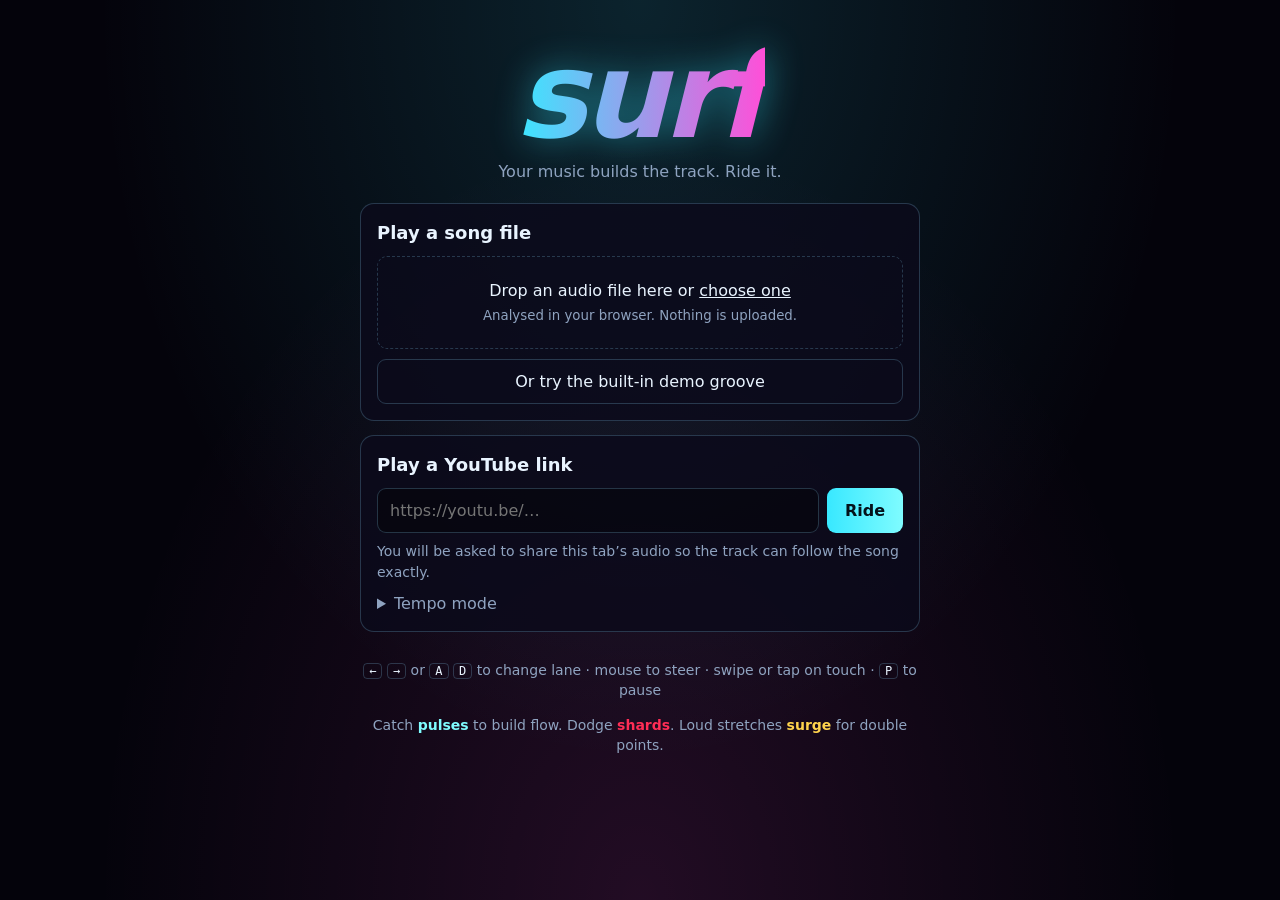
==== games/surf/index.html @ e258f874 "Add surf: music-driven track racer at /surf/; Bombadil testing games/surf/ is an original browser ga" ====
<!doctype html>
<html lang="en">
<head>
  <meta charset="utf-8">
  <meta name="viewport" content="width=device-width, initial-scale=1, viewport-fit=cover">
  <title>surf</title>
  <meta name="description" content="Ride a neon track built from your music. Local audio files or YouTube links.">
  <link rel="stylesheet" href="style.css">
  <script type="importmap">
    { "imports": { "three": "https://cdn.jsdelivr.net/npm/three@0.170.0/build/three.module.min.js" } }
  </script>
  <script type="module" src="js/main.js"></script>
</head>
<body data-state="boot">
  <canvas id="game" aria-label="Game view"></canvas>
  <div id="flash"></div>

  <main id="menu" class="panel">
    <h1 class="logo">surf</h1>
    <p class="tag">Your music builds the track. Ride it.</p>

    <section class="card">
      <h2>Play a song file</h2>
      <label id="drop" class="drop">
        <input id="file" type="file" accept="audio/*,.mp3,.ogg,.wav,.flac,.m4a,.opus">
        <span>Drop an audio file here or <u>choose one</u></span>
        <small>Analysed in your browser. Nothing is uploaded.</small>
      </label>
      <button id="demo" type="button" class="ghost">Or try the built-in demo groove</button>
    </section>

    <section class="card">
      <h2>Play a YouTube link</h2>
      <form id="yt-form">
        <input id="yt-url" type="url" inputmode="url" placeholder="https://youtu.be/…" autocomplete="off" required>
        <button id="yt-go" type="submit">Ride</button>
      </form>
      <p id="capture-note" class="note"></p>
      <details>
        <summary>Tempo mode</summary>
        <p class="note">Used when tab audio can’t be shared: the track follows a fixed tempo instead of the song.</p>
        <div class="row">
          <label>BPM <input id="bpm" type="number" min="40" max="240" value="120"></label>
          <button id="tap" type="button" class="ghost">Tap the beat</button>
          <label class="check"><input id="force-tempo" type="checkbox"> Always use tempo mode</label>
        </div>
      </details>
    </section>

    <section class="help">
      <p><kbd>←</kbd> <kbd>→</kbd> or <kbd>A</kbd> <kbd>D</kbd> to change lane · mouse to steer · swipe or tap on touch · <kbd>P</kbd> to pause</p>
      <p>Catch <b class="c-pulse">pulses</b> to build flow. Dodge <b class="c-shard">shards</b>. Loud stretches <b class="c-surge">surge</b> for double points.</p>
    </section>
  </main>

  <div id="loading" class="panel center">
    <div class="spinner"></div>
    <p id="status-text">Loading…</p>
  </div>

  <div id="hud">
    <div class="hud-left">
      <div id="song-title"></div>
      <div id="mode" class="badge"></div>
    </div>
    <div class="hud-right">
      <div class="score-label">score</div>
      <div id="score">0</div>
      <div class="flow-row"><span>flow</span> <b id="flow">0</b> <span id="mult">×1</span></div>
    </div>
    <div id="surge" hidden>SURGE ×2</div>
    <button id="pause-btn" type="button" aria-label="Pause">❚❚</button>
    <div id="progress"><div id="progress-bar"></div></div>
    <div id="countdown"></div>
  </div>

  <div id="paused" class="panel center">
    <h2>Paused</h2>
    <button id="resume" type="button">Resume</button>
    <button id="quit" type="button" class="ghost">Quit to menu</button>
  </div>

  <div id="results" class="panel center">
    <p id="r-title" class="muted"></p>
    <div id="r-score" class="big"></div>
    <p id="r-best" class="best"></p>
    <dl>
      <dt>Accuracy</dt><dd id="r-acc"></dd>
      <dt>Pulses</dt><dd id="r-pulses"></dd>
      <dt>Best flow</dt><dd id="r-flow"></dd>
      <dt>Shards hit</dt><dd id="r-shards"></dd>
    </dl>
    <button id="again" type="button">Back to menu</button>
  </div>

  <div id="yt" hidden><div id="yt-player"></div><span class="yt-note">Video runs ahead of the sound</span></div>
  <button id="tap-start" type="button" hidden>Tap to start the music</button>
  <div id="toast" role="status" hidden></div>
</body>
</html>
---- games/surf/style.css ----
:root {
  --bg: #05040c;
  --panel: rgba(12, 10, 28, 0.82);
  --line: rgba(140, 220, 255, 0.22);
  --text: #e9f4ff;
  --muted: #8fa3c0;
  --cyan: #38e8ff;
  --pink: #ff4fd8;
  --gold: #ffd34d;
  --red: #ff2d55;
  color-scheme: dark;
}

* { box-sizing: border-box; }
html, body { margin: 0; height: 100%; overflow: hidden; }
body {
  background: var(--bg);
  color: var(--text);
  font: 16px/1.45 system-ui, -apple-system, "Segoe UI", sans-serif;
  -webkit-tap-highlight-color: transparent;
}

#game { position: fixed; inset: 0; width: 100%; height: 100%; display: block; touch-action: none; }

/* Panels show only in their state. */
.panel, #hud { display: none; }
body[data-state="menu"] #menu,
body[data-state="loading"] #loading,
body[data-state="paused"] #paused,
body[data-state="results"] #results { display: flex; }
body[data-state="ride"] #hud,
body[data-state="countdown"] #hud,
body[data-state="paused"] #hud { display: block; }

.panel {
  position: fixed; inset: 0; z-index: 10;
  flex-direction: column; align-items: center;
  overflow-y: auto; padding: 24px 16px 40px;
  background: radial-gradient(ellipse at 50% 0%, rgba(56, 232, 255, 0.14), transparent 60%),
              radial-gradient(ellipse at 50% 100%, rgba(255, 79, 216, 0.12), transparent 60%),
              rgba(5, 4, 12, 0.88);
}
.panel.center { justify-content: center; gap: 12px; }

.logo {
  font-size: clamp(56px, 14vw, 120px); line-height: 1; margin: 12px 0 0;
  font-weight: 900; letter-spacing: -0.04em; font-style: italic;
  background: linear-gradient(90deg, var(--cyan), var(--pink));
  -webkit-background-clip: text; background-clip: text; color: transparent;
  filter: drop-shadow(0 0 18px rgba(56, 232, 255, 0.45));
}
.tag { color: var(--muted); margin: 4px 0 20px; }

.card {
  width: 100%; max-width: 560px; margin: 0 0 14px; padding: 16px;
  background: var(--panel); border: 1px solid var(--line); border-radius: 14px;
}
.card h2 { margin: 0 0 10px; font-size: 18px; }

.drop {
  display: flex; flex-direction: column; align-items: center; gap: 4px;
  padding: 22px 12px; border: 1.5px dashed var(--line); border-radius: 10px;
  cursor: pointer; text-align: center; transition: border-color 0.15s, background 0.15s;
}
.drop:hover, .drop.over { border-color: var(--cyan); background: rgba(56, 232, 255, 0.06); }
.drop input { position: absolute; width: 1px; height: 1px; opacity: 0; }
.drop small { color: var(--muted); }

form { display: flex; gap: 8px; }
input[type="url"], input[type="number"] {
  flex: 1; min-width: 0; padding: 10px 12px; border-radius: 9px;
  border: 1px solid var(--line); background: rgba(0, 0, 0, 0.35); color: var(--text); font: inherit;
}
input[type="number"] { width: 5.5em; flex: none; }
input:focus-visible, button:focus-visible, summary:focus-visible { outline: 2px solid var(--cyan); outline-offset: 2px; }

button {
  padding: 10px 18px; border-radius: 9px; border: 0; cursor: pointer; font: inherit; font-weight: 700;
  color: #04121a; background: linear-gradient(90deg, var(--cyan), #7ffcff);
}
button.ghost { background: transparent; color: var(--text); border: 1px solid var(--line); font-weight: 500; }
button.ghost:hover { border-color: var(--cyan); }
#demo { margin-top: 10px; width: 100%; }

.note { color: var(--muted); font-size: 14px; margin: 8px 0 0; }
details { margin-top: 10px; }
summary { cursor: pointer; color: var(--muted); }
.row { display: flex; flex-wrap: wrap; gap: 10px; align-items: center; margin-top: 8px; }
.row label { display: flex; gap: 6px; align-items: center; }
.check { font-size: 14px; color: var(--muted); }

.help { max-width: 560px; color: var(--muted); font-size: 14px; text-align: center; }
kbd { border: 1px solid var(--line); border-radius: 4px; padding: 0 5px; font: 12px ui-monospace, monospace; color: var(--text); }
.c-pulse { color: #7ffcff; } .c-shard { color: var(--red); } .c-surge { color: var(--gold); }

.spinner {
  width: 44px; height: 44px; border-radius: 50%;
  border: 3px solid var(--line); border-top-color: var(--cyan);
  animation: spin 0.8s linear infinite;
}
@keyframes spin { to { transform: rotate(360deg); } }

/* HUD */
#hud { position: fixed; inset: 0; z-index: 5; pointer-events: none; }
.hud-left { position: absolute; top: 14px; left: 16px; max-width: 45vw; }
#song-title { font-weight: 700; white-space: nowrap; overflow: hidden; text-overflow: ellipsis; text-shadow: 0 0 8px #000; }
.badge { display: inline-block; margin-top: 4px; padding: 2px 8px; border-radius: 99px; font-size: 12px;
  border: 1px solid var(--line); color: var(--muted); background: rgba(0, 0, 0, 0.4); }
.hud-right { position: absolute; top: 10px; right: 64px; text-align: right; }
.score-label { font-size: 11px; letter-spacing: 0.2em; color: var(--muted); text-transform: uppercase; }
#score { font-size: clamp(26px, 6vw, 40px); font-weight: 900; font-variant-numeric: tabular-nums; text-shadow: 0 0 12px rgba(56, 232, 255, 0.6); }
.flow-row { font-size: 14px; color: var(--muted); }
.flow-row b { color: var(--text); font-variant-numeric: tabular-nums; }
#mult { color: var(--cyan); font-weight: 700; }
#surge {
  position: absolute; top: 74px; left: 50%; transform: translateX(-50%);
  font-weight: 900; letter-spacing: 0.15em; color: var(--gold);
  text-shadow: 0 0 14px rgba(255, 211, 77, 0.8); animation: pulse 0.6s ease-in-out infinite alternate;
}
@keyframes pulse { from { opacity: 0.6; } to { opacity: 1; } }
#pause-btn {
  position: absolute; top: 12px; right: 12px; pointer-events: auto;
  width: 40px; height: 40px; padding: 0; border-radius: 50%; font-size: 13px;
  background: rgba(0, 0, 0, 0.45); color: var(--text); border: 1px solid var(--line);
}
#progress { position: absolute; left: 0; right: 0; bottom: 0; height: 4px; background: rgba(255, 255, 255, 0.08); }
#progress-bar { height: 100%; width: 0; background: linear-gradient(90deg, var(--cyan), var(--pink)); }
#countdown {
  display: none; position: absolute; top: 40%; left: 50%; transform: translate(-50%, -50%);
  font-size: 96px; font-weight: 900; color: var(--text); text-shadow: 0 0 24px var(--cyan);
}
body[data-state="countdown"] #countdown { display: block; }

#flash { position: fixed; inset: 0; z-index: 4; pointer-events: none; background: var(--red); opacity: 0; }
#flash.on { animation: flash 0.35s ease-out; }
@keyframes flash { from { opacity: 0.35; } to { opacity: 0; } }

/* Results / pause */
#results .big { font-size: clamp(48px, 12vw, 84px); font-weight: 900; text-shadow: 0 0 24px rgba(56, 232, 255, 0.6); }
.muted { color: var(--muted); margin: 0; }
.best { color: var(--gold); margin: 0; font-weight: 700; }
dl { display: grid; grid-template-columns: auto auto; gap: 6px 24px; margin: 8px 0 12px; }
dt { color: var(--muted); } dd { margin: 0; font-weight: 700; text-align: right; font-variant-numeric: tabular-nums; }

/* YouTube player: shown while loading, then in a corner during the ride.
   The YouTube API terms require the player to stay visible (min 200x200). */
#yt { position: fixed; z-index: 20; right: 16px; bottom: 16px; width: 240px; }
#yt[hidden] { display: none; }
#yt-player { width: 240px; height: 200px; border-radius: 8px; overflow: hidden; border: 1px solid var(--line); background: #000; }
#yt-player iframe { width: 100%; height: 100%; display: block; }
.yt-note { display: none; font-size: 11px; color: var(--muted); }
#yt.corner .yt-note { display: block; }
body[data-state="results"] #yt, body[data-state="menu"] #yt { display: none; }

#tap-start {
  position: fixed; z-index: 30; left: 50%; top: 55%; transform: translateX(-50%);
  box-shadow: 0 0 24px rgba(56, 232, 255, 0.6);
}
#tap-start[hidden] { display: none; }

#toast {
  position: fixed; z-index: 40; left: 50%; bottom: 24px; transform: translateX(-50%);
  max-width: min(560px, calc(100vw - 32px)); padding: 10px 14px; border-radius: 10px;
  background: rgba(20, 16, 40, 0.95); border: 1px solid var(--line); font-size: 14px;
}
#toast[hidden] { display: none; }

@media (max-width: 600px) {
  #yt, #yt-player { width: 200px; }
  .hud-right { right: 60px; }
}
@media (prefers-reduced-motion: reduce) {
  #surge { animation: none; }
  #flash.on { animation-duration: 0.01s; }
}
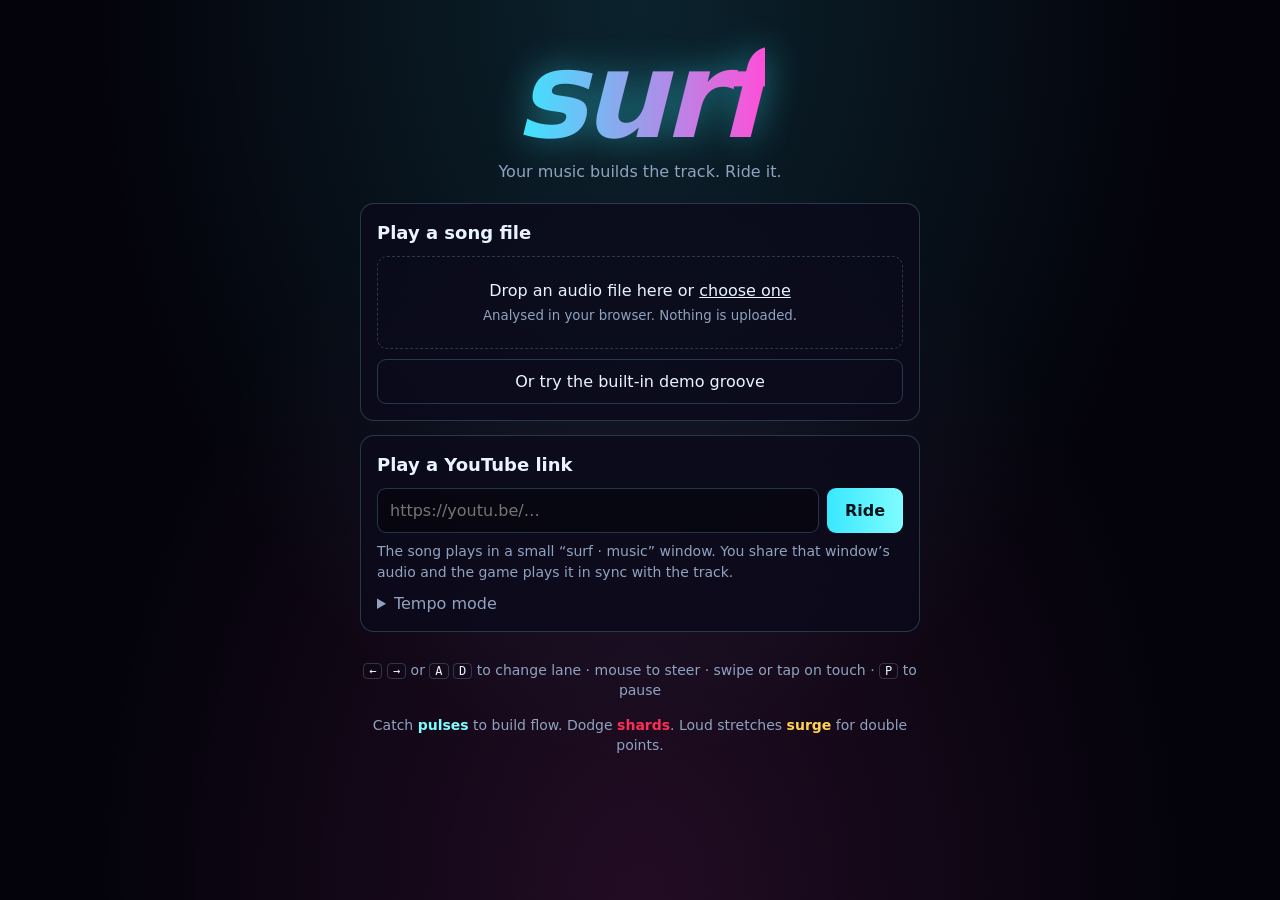
==== commit dec16ca3: "surf: play YouTube in a separate music window; Cloudflare-aware caching YouTube tab capture was sile" ====
--- a/games/surf/index.html
+++ b/games/surf/index.html
@@ -74,6 +74,19 @@
     <div id="countdown"></div>
   </div>
 
+  <div id="share" class="panel center">
+    <h2>One more step</h2>
+    <p class="share-song"><span class="muted">Song:</span> <b id="share-title"></b></p>
+    <ol class="steps">
+      <li>Press <b>Share music</b> below.</li>
+      <li>In the browser’s picker, choose the tab named <b>surf · music</b>.</li>
+      <li>Keep <b>Share tab audio</b> switched on, then press <b>Share</b>.</li>
+    </ol>
+    <p class="note">The music window goes quiet and the game plays the song a moment later, in sync with the track. Keep that window open until the ride ends.</p>
+    <button id="share-btn" type="button">Share music</button>
+    <button id="share-cancel" type="button" class="ghost">Back</button>
+  </div>
+
   <div id="paused" class="panel center">
     <h2>Paused</h2>
     <button id="resume" type="button">Resume</button>
--- a/games/surf/style.css
+++ b/games/surf/style.css
@@ -27,6 +27,7 @@
 body[data-state="menu"] #menu,
 body[data-state="loading"] #loading,
 body[data-state="paused"] #paused,
+body[data-state="share"] #share,
 body[data-state="results"] #results { display: flex; }
 body[data-state="ride"] #hud,
 body[data-state="countdown"] #hud,
@@ -173,3 +174,10 @@
   #surge { animation: none; }
   #flash.on { animation-duration: 0.01s; }
 }
+
+/* Share step (YouTube, beat-locked) */
+#share { text-align: center; }
+#share h2 { margin: 0; }
+.share-song { margin: 0; max-width: 560px; }
+.steps { text-align: left; max-width: 460px; margin: 4px 0; padding-left: 1.4em; line-height: 1.7; }
+#share .note { max-width: 460px; }
